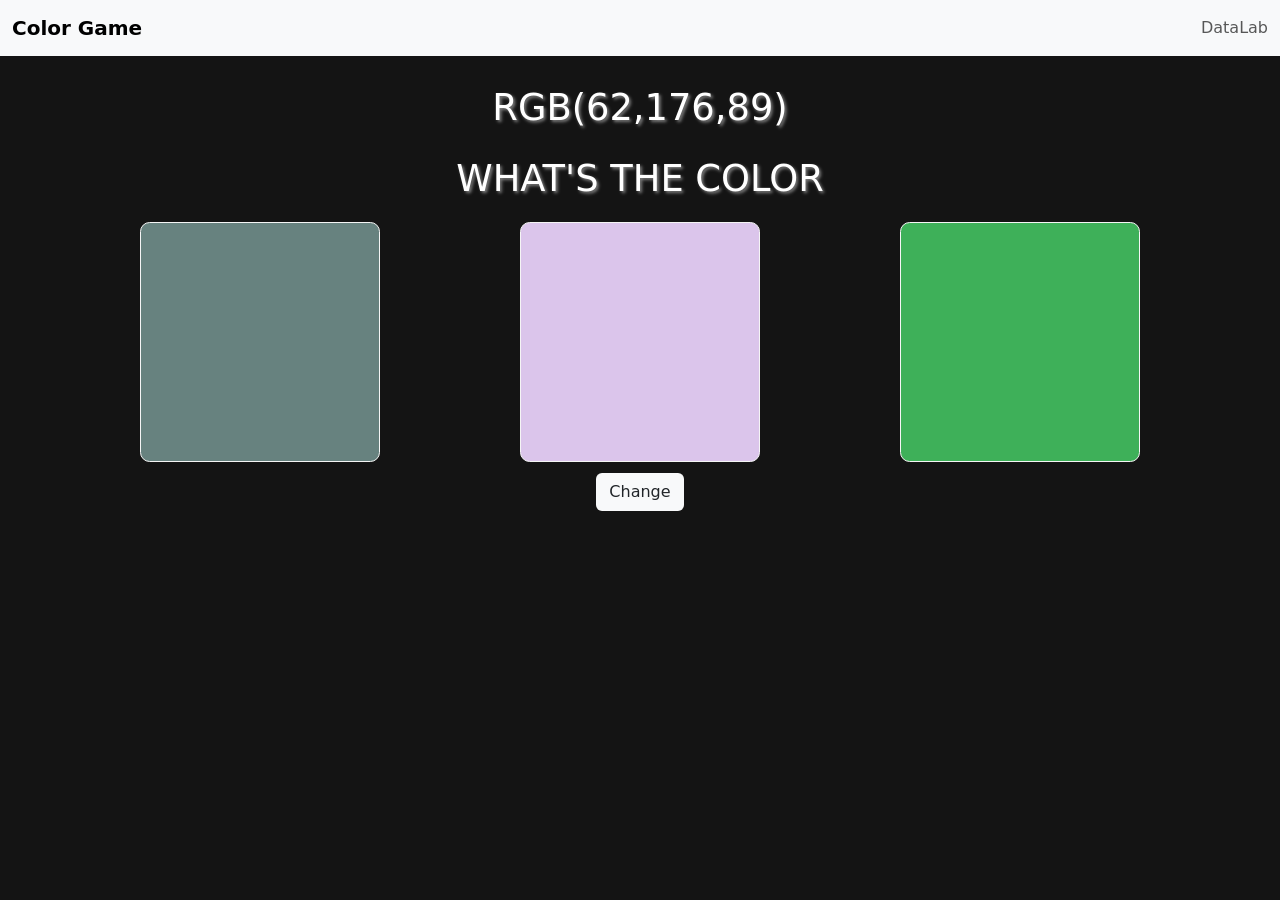
==== Colorgame/index.html @ 82ffac60 "colorgame" ====
<!DOCTYPE html>
<html lang="en">
<head>
    <meta charset="UTF-8">
    <meta name="viewport" content="width=device-width, initial-scale=1.0">
    <link href="https://cdn.jsdelivr.net/npm/bootstrap@5.0.0-beta2/dist/css/bootstrap.min.css" rel="stylesheet" integrity="sha384-BmbxuPwQa2lc/FVzBcNJ7UAyJxM6wuqIj61tLrc4wSX0szH/Ev+nYRRuWlolflfl" crossorigin="anonymous">
    <title>Color Game</title>
    <style>
        #main{
            font-size: 2.3rem;
            color:white;
            text-shadow: grey 0.12rem 0.12rem 0.2rem;
            text-align: center;
            margin: 5rem auto;
        }
        .color-box{
            height: 15rem;
            width: 15rem;
            /* border: 0.3rem solid rgb(241, 255, 191); */
            border: whitesmoke solid 0.01rem;
            border-radius: 0.6rem;
            background-color: grey;
            /* box-shadow: whitesmoke 0 0 0.5rem; */
        }
    </style>
</head>
<body>
    <nav class="navbar navbar-expand-lg navbar-light bg-light fixed-top">
        <div class="container-fluid">
            <a class="navbar-brand fw-bold" href="#">Color Game</a>
            <span class="navbar-text">DataLab</span>
        </div>
    </nav>

    <div id="main">
        <p id="color-text">RGB(0,0,0)</p>
        <p>WHAT'S THE COLOR</p>
        <p id="response-text"></p>
        <div class="d-flex flex-row justify-content-evenly ">
            <button class="d-flex color-box" id="color-box-0"></button>
            <button class="d-flex color-box" id="color-box-1"></button>
            <button class="d-flex color-box" id="color-box-2"></button>
        </div>
        <button class="btn bg-light" id="color-change-btn">Change</button>
    </div>
</body>
<script src="color.js"></script>
</html>
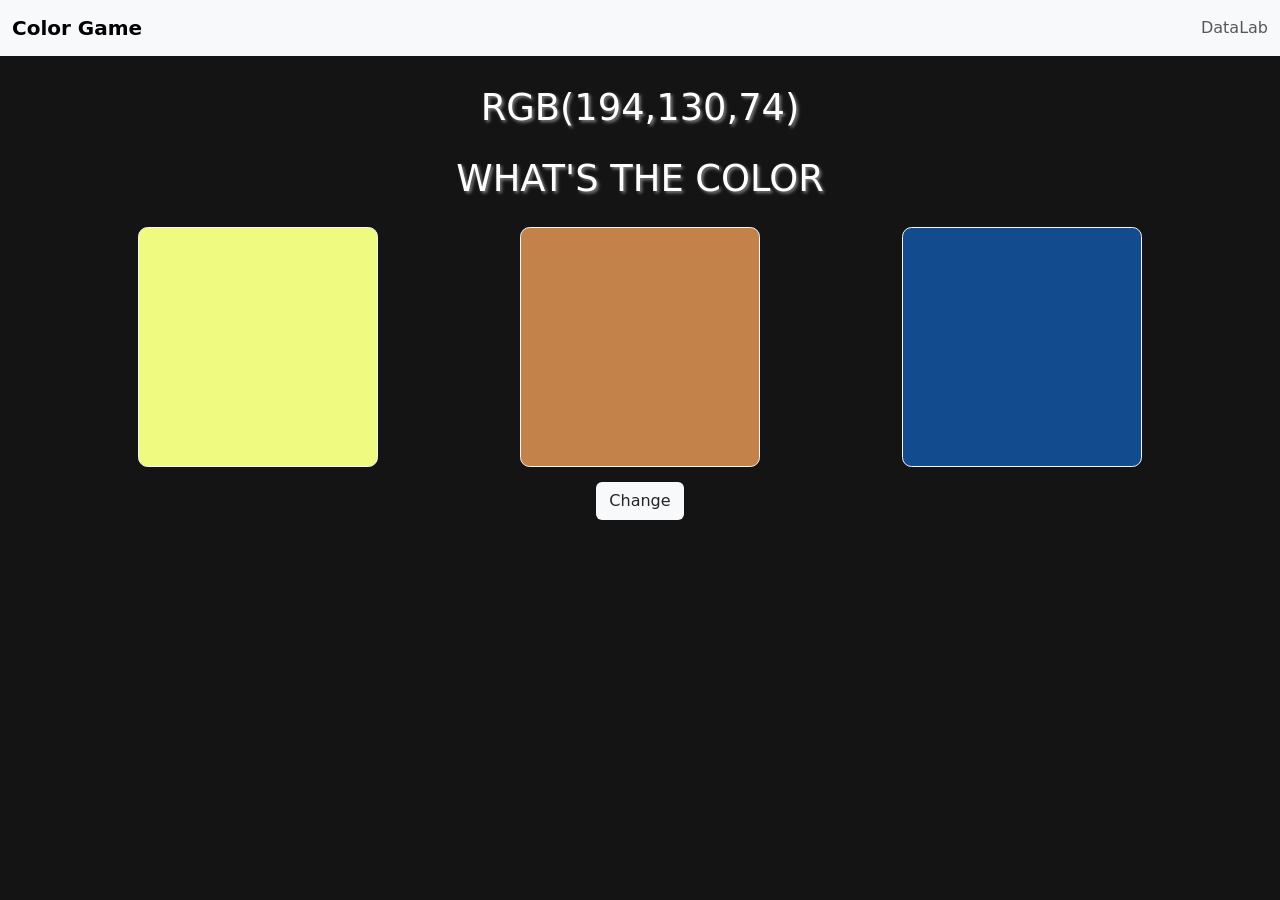
==== commit 2185516d: "0317" ====
--- a/Colorgame/index.html
+++ b/Colorgame/index.html
@@ -19,6 +19,7 @@
             /* border: 0.3rem solid rgb(241, 255, 191); */
             border: whitesmoke solid 0.01rem;
             border-radius: 0.6rem;
+            margin: 0.3rem;
             background-color: grey;
             /* box-shadow: whitesmoke 0 0 0.5rem; */
         }
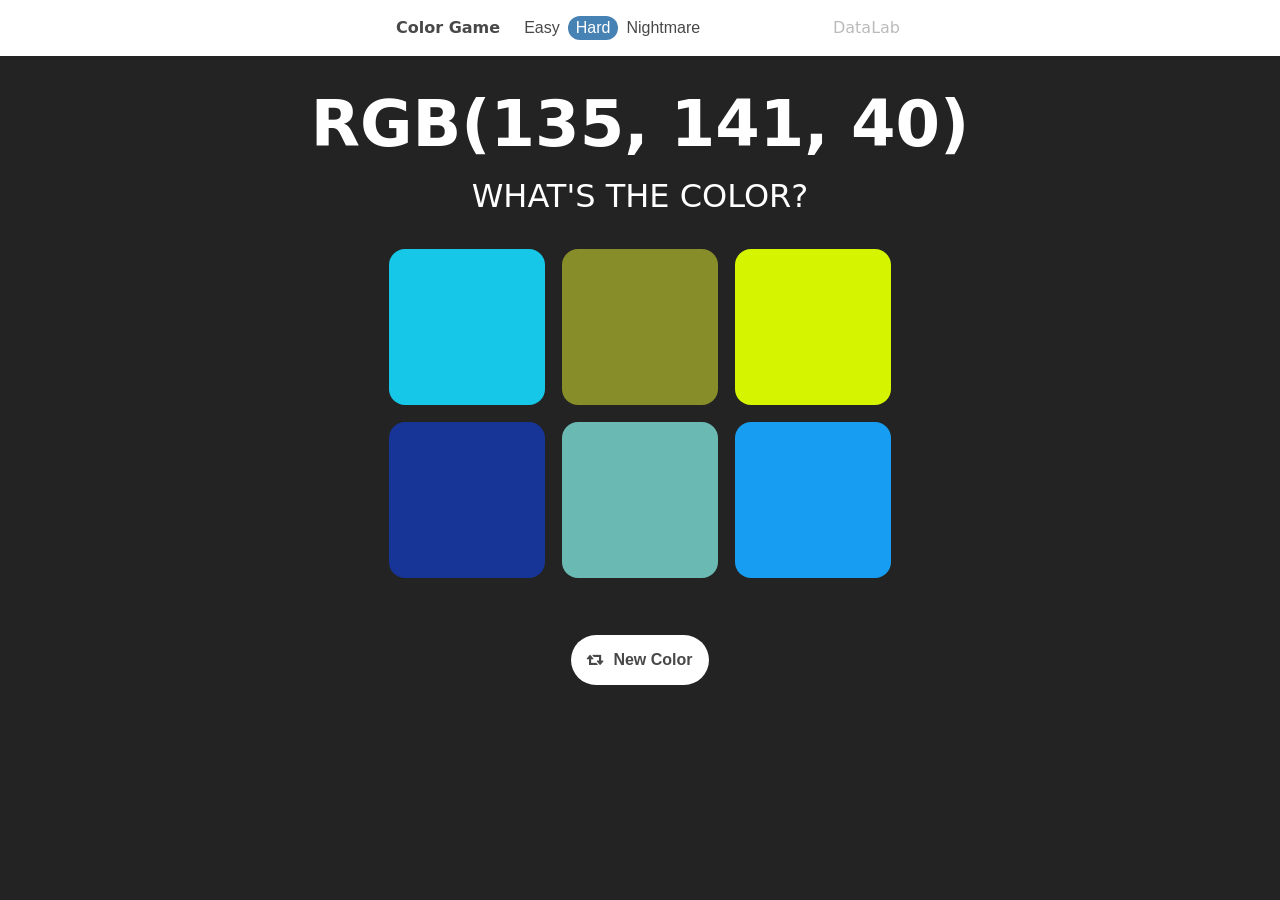
==== commit 9ac1469d: "color game" ====
--- a/Colorgame/index.html
+++ b/Colorgame/index.html
@@ -1,49 +1,45 @@
 <!DOCTYPE html>
-<html lang="en">
+<html>
+
 <head>
-    <meta charset="UTF-8">
-    <meta name="viewport" content="width=device-width, initial-scale=1.0">
-    <link href="https://cdn.jsdelivr.net/npm/bootstrap@5.0.0-beta2/dist/css/bootstrap.min.css" rel="stylesheet" integrity="sha384-BmbxuPwQa2lc/FVzBcNJ7UAyJxM6wuqIj61tLrc4wSX0szH/Ev+nYRRuWlolflfl" crossorigin="anonymous">
-    <title>Color Game</title>
-    <style>
-        #main{
-            font-size: 2.3rem;
-            color:white;
-            text-shadow: grey 0.12rem 0.12rem 0.2rem;
-            text-align: center;
-            margin: 5rem auto;
-        }
-        .color-box{
-            height: 15rem;
-            width: 15rem;
-            /* border: 0.3rem solid rgb(241, 255, 191); */
-            border: whitesmoke solid 0.01rem;
-            border-radius: 0.6rem;
-            margin: 0.3rem;
-            background-color: grey;
-            /* box-shadow: whitesmoke 0 0 0.5rem; */
-        }
-    </style>
+	<meta charset="UTF-8">
+	<meta name="viewport" content="width=device-width, initial-scale=1.0">
+	<meta http-equiv="X-UA-Compatible" content="ie=edge">
+
+	<link rel="stylesheet" href="https://cdnjs.cloudflare.com/ajax/libs/font-awesome/4.7.0/css/font-awesome.css">
+
+	<title>Color Game</title>
+	<link rel="stylesheet" type="text/css" href="styles/main.css">
+	<link rel="stylesheet" type="text/css" href="styles/adjust.css">
 </head>
+
 <body>
-    <nav class="navbar navbar-expand-lg navbar-light bg-light fixed-top">
-        <div class="container-fluid">
-            <a class="navbar-brand fw-bold" href="#">Color Game</a>
-            <span class="navbar-text">DataLab</span>
-        </div>
-    </nav>
+	<div id="stripe">
+		<div id="navbar" class="container">
+			<span id="brand">Color Game</span>
+			<button class="mode" id="mode-easy">Easy</button>
+			<button class="mode" id="mode-hard">Hard</button>
+			<button class="mode" id="mode-nightmare">Nightmare</button>
+			<span id="about">DataLab</span>
+		</div>
+	</div>
 
-    <div id="main">
-        <p id="color-text">RGB(0,0,0)</p>
-        <p>WHAT'S THE COLOR</p>
-        <p id="response-text"></p>
-        <div class="d-flex flex-row justify-content-evenly ">
-            <button class="d-flex color-box" id="color-box-0"></button>
-            <button class="d-flex color-box" id="color-box-1"></button>
-            <button class="d-flex color-box" id="color-box-2"></button>
-        </div>
-        <button class="btn bg-light" id="color-change-btn">Change</button>
-    </div>
+	<h1><span id="color-picked">RGB</span><br><span id="message">What's the color?</span><span id="time-left"></span></h1>
+
+	<div id="card-container" class="container">
+		<div class="card"></div>
+		<div class="card"></div>
+		<div class="card"></div>
+		<div class="card"></div>
+		<div class="card"></div>
+		<div class="card"></div>
+	</div>
+
+	<div id="footer">
+		<button id="reset"><i class="fa fa-retweet" aria-hidden="true"></i>&nbsp;&nbsp;<span>New Color</span></button>
+	</div>
+
+	<script type="text/javascript" src="scripts/main.js"></script>
 </body>
-<script src="color.js"></script>
-</html>+
+</html>
--- a/Colorgame/styles/main.css
+++ b/Colorgame/styles/main.css
@@ -0,0 +1,116 @@
+* {
+	box-sizing: border-box;
+}
+
+html {
+    font-size: 16px;
+	line-height: 1.5;
+}
+
+body {
+    background-color: #232323;
+    margin: 0;
+    font-family: -apple-system, system-ui, BlinkMacSystemFont, "Segoe UI", Roboto, "Helvetica Neue", Arial, sans-serif;
+	transition: background 0.6s;
+    -webkit-transition: background 0.6s;
+    -moz-transition: background 0.6s;
+}
+
+#stripe {
+	background: white;
+	padding: 1rem;
+	color: #484848;
+}
+
+#navbar {
+	display: -webkit-flex;
+    display: flex;
+	flex-direction: row;
+}
+
+#brand {
+	font-weight: bold;
+	padding: 0 1rem;
+}
+
+#about {
+	margin-left: auto;
+	color: #bbb;
+}
+
+.container {
+    margin-left: auto;
+	margin-right: auto;
+    max-width: 520px;
+}
+
+#card-container::after {
+	content: "";
+	display: block;
+	clear: both;
+}
+
+#color-picked {
+    font-weight: bold;
+	font-size: 120%;
+}
+
+@media (min-width: 576px) {
+	#color-picked {
+	    font-size: 200%;
+	}
+}
+
+h1 {
+    text-align: center;
+    font-weight: normal;
+    color: white;
+    text-transform: uppercase;
+	margin: 0;
+    padding: 20px 0;
+}
+
+.card {
+    width: 30%;
+    background: white;
+    padding-bottom: 30%;
+    float: left;
+    margin: 1.66%;
+	border-radius: 1rem;
+    transition: all 0.6s;
+    -webkit-transition: all 0.6s;
+    -moz-transition: all 0.6s;
+	cursor: pointer;
+}
+
+.selected {
+    color: white;
+    background: steelblue;
+}
+
+button {
+	display: block;
+	margin: 3rem auto;
+	padding: 1rem;
+	outline: none;
+	border: none;
+    border-radius: 999rem;
+    background-color: white;
+	font-size: 1rem;
+    font-weight: 700;
+    color: #484848;
+    transition: all 0.3s;
+    -webkit-transition: all 0.3s;
+    -moz-transition: all 0.3s;
+	cursor: pointer;
+}
+
+button:hover {
+    color: white;
+    background-color: steelblue;
+}
+
+button:active{
+    color: white;
+    background-color: steelblue;
+}
--- a/Colorgame/styles/adjust.css
+++ b/Colorgame/styles/adjust.css
@@ -0,0 +1,20 @@
+.mode{
+    display: flex;
+	margin: auto 0;
+	padding: 0.2rem 0.5rem;
+	outline: none;
+	border: none;
+    border-radius: 999rem;
+    background-color: white;
+	font-size: 1rem;
+    font-weight: 300;
+    color: #484848;
+    /* transition: all 0.3s; */
+    /* -webkit-transition: all 0.3s;
+    -moz-transition: all 0.3s; */
+	cursor: pointer;
+}
+.mode:hover{
+    color:rgb(0, 183, 255) !important;
+    background-color: white ;
+}
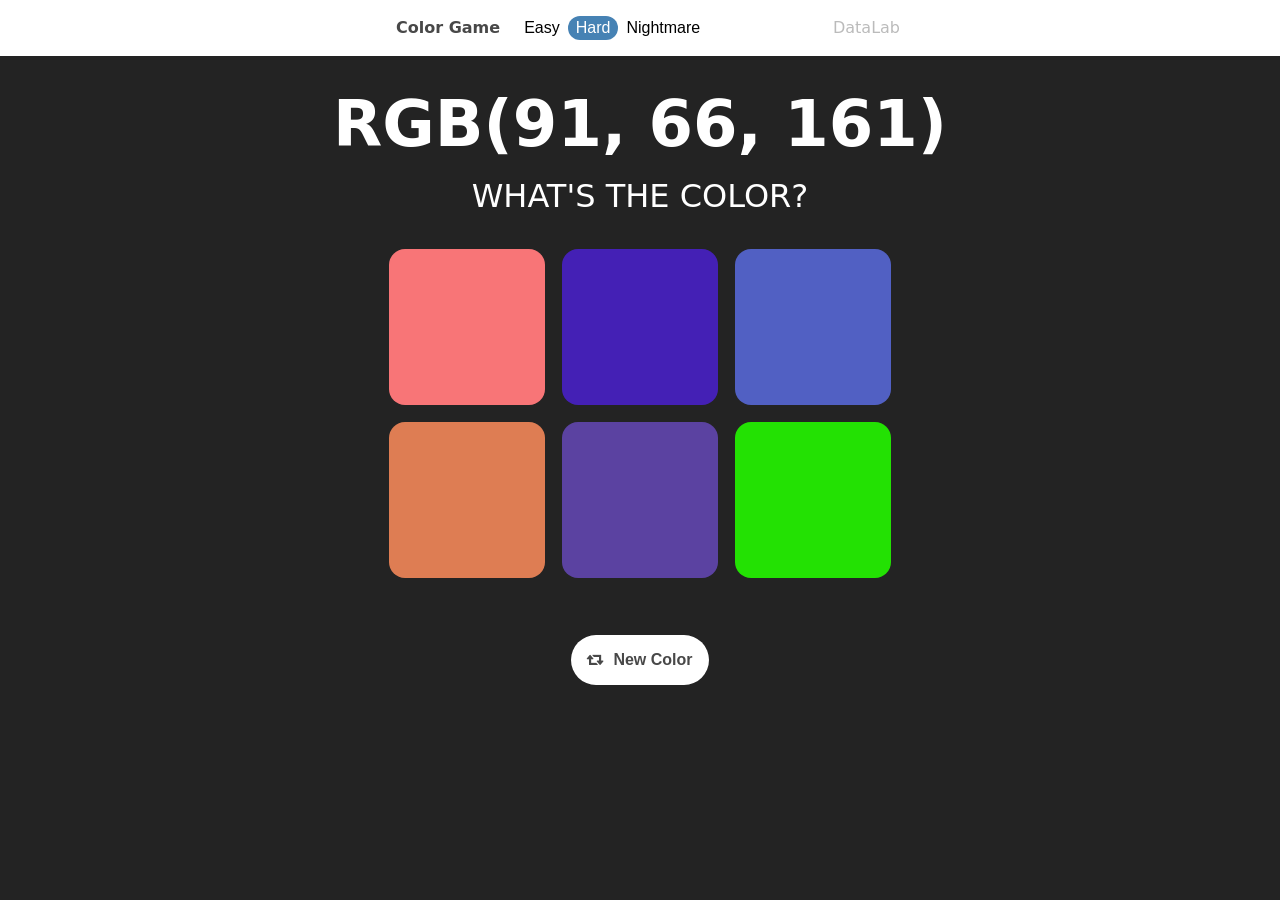
==== commit b10494d3: "Color Game v2" ====
--- a/Colorgame/index.html
+++ b/Colorgame/index.html
@@ -1,45 +1,45 @@
 <!DOCTYPE html>
 <html>
 
-<head>
-	<meta charset="UTF-8">
-	<meta name="viewport" content="width=device-width, initial-scale=1.0">
-	<meta http-equiv="X-UA-Compatible" content="ie=edge">
+    <head>
+        <meta charset="UTF-8">
+        <meta name="viewport" content="width=device-width, initial-scale=1.0">
+        <meta http-equiv="X-UA-Compatible" content="ie=edge">
 
-	<link rel="stylesheet" href="https://cdnjs.cloudflare.com/ajax/libs/font-awesome/4.7.0/css/font-awesome.css">
+        <link rel="stylesheet" href="https://cdnjs.cloudflare.com/ajax/libs/font-awesome/4.7.0/css/font-awesome.css">
 
-	<title>Color Game</title>
-	<link rel="stylesheet" type="text/css" href="styles/main.css">
-	<link rel="stylesheet" type="text/css" href="styles/adjust.css">
-</head>
+        <title>Color Game</title>
+    </head>
 
-<body>
-	<div id="stripe">
-		<div id="navbar" class="container">
-			<span id="brand">Color Game</span>
-			<button class="mode" id="mode-easy">Easy</button>
-			<button class="mode" id="mode-hard">Hard</button>
-			<button class="mode" id="mode-nightmare">Nightmare</button>
-			<span id="about">DataLab</span>
-		</div>
-	</div>
+    <body>
+        <div class="navbar">
+            <div class="container">
+                <div class="flex">
+                    <span class="brand" href="#">Color Game</span>
+                    <button id="easy" class="mode">Easy</button>
+                    <button id="hard" class="mode">Hard</button>
+                    <button id="nightmare" class="mode">Nightmare</button>
+                    <span class="about" href="#">DataLab</span>
+                </div>
+            </div>
+        </div>
 
-	<h1><span id="color-picked">RGB</span><br><span id="message">What's the color?</span><span id="time-left"></span></h1>
+        <h1 class="board"><span class="color-picked">RGB</span><br><span class="message">What's the color?</span><span class="countdown"></span></h1>
 
-	<div id="card-container" class="container">
-		<div class="card"></div>
-		<div class="card"></div>
-		<div class="card"></div>
-		<div class="card"></div>
-		<div class="card"></div>
-		<div class="card"></div>
-	</div>
+        <div class="deck container">
+            <div class="card"></div>
+            <div class="card"></div>
+            <div class="card"></div>
+            <div class="card"></div>
+            <div class="card"></div>
+            <div class="card"></div>
+        </div>
 
-	<div id="footer">
-		<button id="reset"><i class="fa fa-retweet" aria-hidden="true"></i>&nbsp;&nbsp;<span>New Color</span></button>
-	</div>
+        <div class="footer">
+            <button class="reset"><i class="fa fa-retweet" aria-hidden="true"></i>&nbsp;&nbsp;<span>New Color</span></button>
+        </div>
 
-	<script type="text/javascript" src="scripts/main.js"></script>
-</body>
+        <script type="text/javascript" src="main.bundle.js"></script>
+    </body>
 
 </html>
